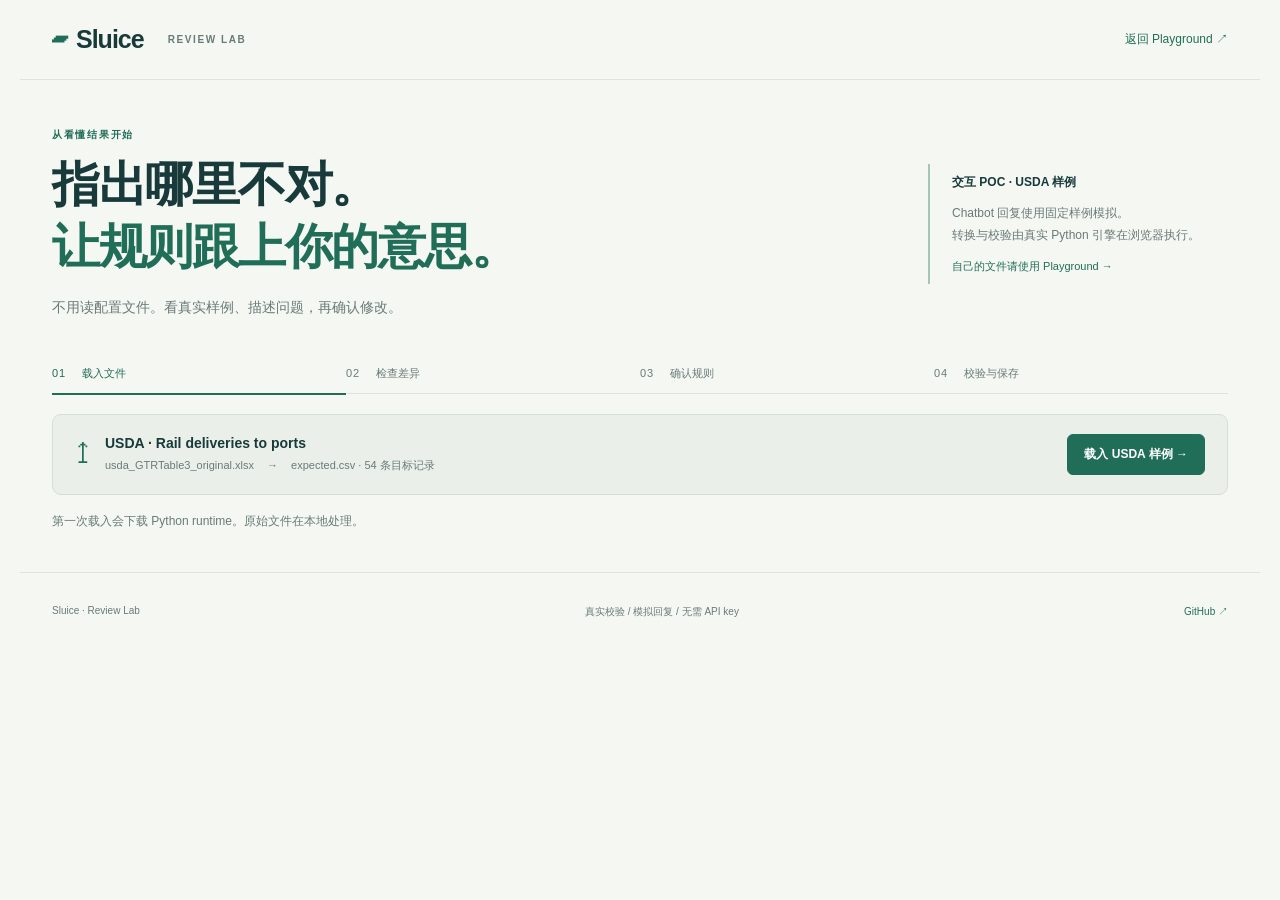
==== sites/playground/review.html @ 9b7b2a91 "Add guided USDA review proof of concept" ====
<!doctype html>
<html lang="zh-CN">
<head>
  <meta charset="utf-8"><meta name="viewport" content="width=device-width,initial-scale=1">
  <title>Sluice — 看结果，改规则</title>
  <meta name="description" content="Sluice 交互原型：用数据样例检查转换，确认业务规则，重新校验。">
  <link rel="stylesheet" href="review.css"><script type="module" src="review.js"></script>
</head>
<body>
  <header class="nav"><a class="brand" href="./"><span class="mark">▰</span> Sluice <span class="tag">REVIEW LAB</span></a><a href="./">返回 Playground ↗</a></header>
  <main>
    <section class="hero"><div><p class="eyebrow">从看懂结果开始</p><h1>指出哪里不对。<br><span>让规则跟上你的意思。</span></h1><p class="intro">不用读配置文件。看真实样例、描述问题，再确认修改。</p></div><aside class="prototype"><strong>交互 POC · USDA 样例</strong><p>Chatbot 回复使用固定样例模拟。<br>转换与校验由真实 Python 引擎在浏览器执行。</p><a href="./">自己的文件请使用 Playground →</a></aside></section>
    <ol class="steps"><li class="active">01 <span>载入文件</span></li><li>02 <span>检查差异</span></li><li>03 <span>确认规则</span></li><li>04 <span>校验与保存</span></li></ol>
    <section class="file-bar"><div><span class="file-icon">↥</span><div><strong>USDA · Rail deliveries to ports</strong><p>usda_GTRTable3_original.xlsx <span>→</span> expected.csv · 54 条目标记录</p></div></div><button id="load" class="primary">载入 USDA 样例 →</button></section>
    <div id="status" role="status" aria-live="polite">第一次载入会下载 Python runtime。原始文件在本地处理。</div>
    <section id="workspace" hidden>
      <div class="section-heading"><div><p class="eyebrow">结果比配置更容易理解</p><h2 id="headline">检查转换结果</h2></div><span id="runtime-badge" class="badge">本地 Python</span></div>
      <div class="metrics"><div><span>目标记录</span><strong id="total">54</strong></div><div><span>已匹配</span><strong id="matched">—</strong></div><div><span>存在差异</span><strong id="different">—</strong></div><div><span>业务确认</span><strong id="decisions">待确认</strong></div></div>
      <div class="workbench">
        <section class="card evidence"><div class="card-heading"><div><h3>哪里不一样？</h3><p>按来源位置对应样例，点击差异补充反馈。</p></div><span class="tiny">展示代表性差异</span></div><div id="filters" class="filters" aria-label="差异字段"></div><div class="table-wrap"><table><thead><tr><th>来源位置</th><th>输出字段</th><th>当前结果</th><th>期望结果</th><th><span class="sr-only">选择</span></th></tr></thead><tbody id="diff-rows"></tbody></table></div><div id="selected-evidence" class="selection" hidden></div><div id="passed-note" class="pass-note" hidden>所有 54 条记录与 expected 一致。请继续确认规则符合你的业务含义。</div><p class="footnote">匹配基于完整 expected 的所有字段、记录及重复次数。通过校验不代表业务含义已被证明。</p><details><summary>查看转换后的样例</summary><div id="output-preview" class="table-wrap"></div></details></section>
        <aside class="card feedback"><p class="eyebrow">用自己的话说明</p><h3>这个结果应该怎么改？</h3><p class="help">选择一条差异，或直接说明你的业务规则。</p><label for="feedback">你的反馈</label><textarea id="feedback" rows="5" placeholder="例如：美国港口和 Mexico 的日期来自不同的表格，不能混用。"></textarea><button id="example-feedback" class="text-button">填入 USDA 示例反馈</button><button id="suggest" class="primary wide">打包反馈，查看模拟建议 →</button><p class="help small">此 POC 将你的反馈加入 prompt，再展示预置的 USDA 修正建议。尚未连接 chatbot，不会理解任意自然语言。</p><details><summary>查看将分享给 chatbot 的内容</summary><textarea id="prompt" rows="7" readonly aria-label="反馈 prompt"></textarea><button id="copy-prompt" class="secondary" disabled>复制 prompt</button><p class="small help">包含来源事实、字段样例、当前规则和差异；复制后才由你决定是否分享。</p></details></aside>
      </div>
      <section id="proposal" class="card proposal" hidden><div class="card-heading"><div><p class="eyebrow">模拟 CHATBOT 建议 · 尚未应用</p><h2>先看修改会影响什么。</h2><p>每项都是完整字段规则。未选中的规则保持原样。</p></div><button id="apply" class="primary">应用所选建议，再校验 →</button></div><div id="proposal-cards" class="proposal-grid"></div></section>
      <section class="card manual"><div class="manual-intro"><p class="eyebrow">一项业务确认</p><h2>比较行的 reporting year 指哪一年？</h2><p>“Last 4 weeks as % of 2021” 里的 2021 是比较基准。报告发布于 2022 年。请选择输出字段的含义。</p></div><div><fieldset id="year-options"><legend class="sr-only">Reporting year 业务含义</legend><label class="choice"><input type="radio" name="year" value="report"><span><strong>记录所属的报告年份</strong><small>本期与比较行用 2022；2021 YTD / Total 2021 等历史行保留历史年。</small></span></label><label class="choice"><input type="radio" name="year" value="label"><span><strong>直接取标签中的年份</strong><small>比较行里出现 2021，就输出 2021。校验可能仍有差异。</small></span></label><label class="choice"><input type="radio" name="year" value="unknown"><span><strong>我还不确定</strong><small>保留为待补充，停止最终导出。</small></span></label></fieldset><button id="confirm-year" class="secondary" disabled>保存这个选择，再校验</button><p id="year-notice" class="help" aria-live="polite"></p></div></section>
      <section class="card finish"><div><h2 id="finish-title">规则值得保留，结果需要检查。</h2><p id="cache-note">Config 会保存在本标签页的 session 中；重新载入样例会恢复规则并重新校验。</p></div><div class="finish-actions"><label class="approval"><input id="approved" type="checkbox">我已检查样例和业务规则</label><button id="export-result" class="primary" disabled>导出结果 CSV ↓</button><button id="export-config" class="secondary">保存转换规则 ↓</button></div></section>
      <details class="advanced"><summary>Advanced · 查看配置 / 粘贴真实 chatbot 回复</summary><p>原型的主要流程无需编辑 JSON。这里保留完整配置和现有回复解析能力。</p><textarea id="reply" rows="5" placeholder="粘贴 chatbot 返回的 JSON" aria-label="Chatbot JSON 回复"></textarea><button id="parse-reply" class="secondary">解析回复并重新校验</button><pre id="config-view"></pre></details>
      <div class="reset-row"><button id="reset" class="text-button">清除此样例的 session 规则，从头体验</button><span>仅清除本 POC 的样例配置</span></div>
    </section>
  </main><footer><span>Sluice · Review Lab</span><span>真实校验 / 模拟回复 / 无需 API key</span><a href="https://github.com/zodsapple/sluice">GitHub ↗</a></footer>
</body></html>
---- sites/playground/review.css ----
:root{font-family:Inter,"Segoe UI","Microsoft YaHei",sans-serif;color:#183a3b;background:#f5f7f3;font-size:14px;--muted:#697b78;--line:#dce4dd;--green:#216e58;--blue:#1269a0}*{box-sizing:border-box}[hidden]{display:none!important}body{margin:0}a{color:var(--green);text-decoration:none}a:hover{text-decoration:underline}button,input,textarea{font:inherit}button{cursor:pointer}button:disabled{opacity:.45;cursor:not-allowed}button,a,input,textarea,summary{outline-offset:4px}button:focus-visible,a:focus-visible,input:focus-visible,textarea:focus-visible,summary:focus-visible{outline:3px solid #75b6d2}button{border-radius:6px;padding:11px 16px;font-size:12px;font-weight:650;min-height:40px}.primary{color:white;background:var(--green);border:1px solid var(--green)}.primary:hover:not(:disabled){background:#175641}.secondary{color:#183a3b;background:white;border:1px solid #b8ccc2}.text-button{border:0;background:transparent;color:var(--green);padding-left:0}.wide{width:100%;margin-top:14px}.nav,main,footer{max-width:1240px;margin:auto}.nav{padding:0 32px;height:80px;border-bottom:1px solid var(--line);display:flex;align-items:center;justify-content:space-between}.nav>a:last-child{font-size:12px}.brand{font-size:25px;letter-spacing:-1px;font-weight:750;color:#183a3b;display:flex;align-items:center;gap:10px}.mark{color:var(--green);font-size:30px}.tag{font-size:10px;color:var(--muted);letter-spacing:1.6px;margin-left:14px}main{padding:0 32px}.hero{display:flex;gap:40px;justify-content:space-between;align-items:center;padding:48px 0 34px}.eyebrow{font-size:10px;letter-spacing:1.7px;color:var(--green);font-weight:700;margin:0 0 12px}h1{font-size:clamp(30px,4vw,48px);letter-spacing:-1.5px;line-height:1.3;margin:0 0 16px;font-weight:650}h1 span{color:var(--green)}.intro{color:var(--muted);line-height:1.8;margin:0}.prototype{width:300px;flex-shrink:0;border-left:2px solid #a5c5b5;padding:10px 0 10px 22px;font-size:12px}.prototype p{color:var(--muted);line-height:1.8}.prototype a{font-size:11px}.steps{list-style:none;padding:0;display:grid;grid-template-columns:repeat(4,1fr);margin:0 0 20px;border-bottom:1px solid var(--line)}.steps li{padding:12px 0;color:var(--muted);font-size:11px;letter-spacing:1px}.steps span{letter-spacing:0;margin-left:12px}.steps .active{color:var(--green);box-shadow:0 2px var(--green)}.file-bar{display:flex;justify-content:space-between;align-items:center;gap:16px;background:#eaf0e9;border:1px solid #d4e0d3;padding:19px 22px;border-radius:9px}.file-bar>div{display:flex;align-items:center;gap:16px}.file-icon{font-size:28px;color:var(--green)}.file-bar strong{font-size:14px}.file-bar p{color:var(--muted);font-size:11px;margin:7px 0 0;overflow-wrap:anywhere}.file-bar p span{margin:0 10px}#status{font-size:12px;line-height:1.7;color:var(--muted);padding:16px 0;min-height:52px}#status.error{color:#a14432}#status.busy:before{content:"● ";color:var(--green)}.section-heading{display:flex;justify-content:space-between;align-items:center;margin:12px 0 20px}h2{font-size:21px;line-height:1.5;font-weight:650;margin:0;letter-spacing:-.5px}h3{font-size:16px;margin:0 0 8px}.badge{font-size:10px;border:1px solid #c5d8ca;background:#eff6ef;color:var(--green);padding:7px 10px;border-radius:20px}.metrics{display:grid;grid-template-columns:repeat(4,1fr);border-top:1px solid var(--line);border-bottom:1px solid var(--line);padding:20px 0;margin-bottom:24px}.metrics>div{border-right:1px solid var(--line);padding:0 28px}.metrics>div:first-child{padding-left:0}.metrics>div:last-child{border:0}.metrics span{display:block;color:var(--muted);font-size:11px;margin-bottom:8px}.metrics strong{font:29px "Segoe UI",sans-serif;color:var(--green)}#different{color:#a75b29}#decisions{font-size:20px}.workbench{display:grid;grid-template-columns:minmax(0,1fr) 310px;gap:20px}.card{border:1px solid var(--line);background:white;border-radius:10px;padding:23px;box-shadow:0 3px 14px #203f3903}.evidence{padding:23px 0}.card-heading{display:flex;align-items:center;justify-content:space-between;gap:20px;margin-bottom:19px}.evidence .card-heading,.evidence>.filters,.evidence>.footnote,.evidence>details{margin-left:23px;margin-right:23px}.card-heading p,.help{font-size:12px;color:var(--muted);line-height:1.8;margin:6px 0}.tiny{font-size:10px;color:var(--muted);white-space:nowrap}.filters{display:flex;gap:8px;flex-wrap:wrap;margin-bottom:16px}.filters button{font-size:11px;padding:6px 10px;min-height:30px;border:1px solid var(--line);background:#fafcf9;color:var(--muted)}.filters button.active{background:#edf5ee;border-color:#a9c5b0;color:var(--green)}.table-wrap{overflow:auto}table{border-collapse:collapse;width:100%;font-size:11px;text-align:left;white-space:nowrap}th{background:#f8faf7;font-weight:600;color:var(--muted);padding:11px 16px;border-top:1px solid var(--line);border-bottom:1px solid var(--line)}td{padding:13px 16px;border-bottom:1px solid #edf0eb;max-width:280px;overflow:hidden;text-overflow:ellipsis}td.actual{color:#aa5530;background:#fffbf5}td.expected{color:var(--green);background:#f8fcf7}.row-select{padding:5px 8px;min-height:27px;font-size:10px;border:1px solid #c9d9cd;background:white;color:var(--green)}.chosen td{border-bottom-color:#91b6a1}.selection{margin:16px 23px 0;padding:12px;background:#eef5ee;border-radius:6px;font-size:11px;line-height:1.8}.footnote{font-size:10px;line-height:1.8;color:var(--muted);margin-top:16px}.feedback>label{display:block;font-size:11px;margin:19px 0 8px}textarea{width:100%;padding:12px;border:1px solid #d6e2d7;border-radius:6px;background:#fbfcfa;color:#183a3b;font-size:12px;line-height:1.8;resize:vertical}.small{font-size:10px}details{margin-top:16px;font-size:11px}summary{cursor:pointer;color:var(--green);padding:8px 0}details textarea{margin:10px 0}details pre{font:11px/1.7 Consolas,monospace;white-space:pre-wrap;overflow-wrap:anywhere;max-height:350px;overflow:auto;background:#f7f9f5;padding:16px}.proposal{margin-top:22px;background:#f9fcf8}.proposal-grid{display:grid;grid-template-columns:repeat(3,minmax(0,1fr));gap:12px}.proposal-item{border:1px solid #d4e2d4;border-radius:7px;background:white;padding:18px}.proposal-item label{display:flex;gap:9px;align-items:center;font-size:13px;font-weight:600}.proposal-item p{font-size:12px;color:var(--muted);line-height:1.8}.scope{font-size:10px;color:var(--green);padding-top:12px;border-top:1px solid var(--line)}.before-after{display:flex;align-items:center;gap:10px;font-size:11px;flex-wrap:wrap}.before-after del{color:#aa5530}.before-after strong{color:var(--green)}input[type=checkbox],input[type=radio]{accent-color:var(--green);width:15px;height:15px;flex-shrink:0}.manual{display:grid;grid-template-columns:1fr 1.25fr;gap:35px;margin-top:22px}.manual-intro p:last-child{color:var(--muted);font-size:12px;line-height:1.9;max-width:400px}.choice{display:flex;gap:10px;padding:13px;border:1px solid var(--line);border-radius:6px;margin-bottom:9px;cursor:pointer}.choice:has(input:checked){background:#f0f6ee;border-color:#96b89e}.choice strong{display:block;font-size:12px;font-weight:600}.choice small{display:block;font-size:11px;line-height:1.8;color:var(--muted);margin-top:5px}.choice input{margin-top:2px}fieldset{border:0;padding:0;margin:0}.finish{display:flex;align-items:center;justify-content:space-between;gap:30px;margin-top:22px}.finish h2{font-size:17px}.finish p{color:var(--muted);font-size:11px;line-height:1.8;max-width:500px}.finish-actions{display:flex;flex-wrap:wrap;justify-content:flex-end;gap:12px;max-width:370px}.approval{display:flex;align-items:center;gap:8px;font-size:11px;color:var(--muted);width:100%;justify-content:flex-end}.advanced{border-top:1px solid var(--line);padding-top:15px;margin-top:22px}.advanced>p{color:var(--muted);line-height:1.8}.reset-row{display:flex;align-items:center;justify-content:space-between;margin-top:16px;color:var(--muted);font-size:10px}.pass-note{padding:25px;color:var(--green);font-size:13px;line-height:1.8}.empty-row{color:var(--muted);padding:22px}.sr-only{position:absolute;width:1px;height:1px;overflow:hidden;clip:rect(0,0,0,0)}footer{padding:32px;display:flex;justify-content:space-between;gap:15px;color:var(--muted);font-size:10px;margin-top:25px;border-top:1px solid var(--line)}@media(max-width:950px){.workbench{grid-template-columns:1fr}.feedback{display:grid;grid-template-columns:1fr}.prototype{width:240px}.proposal-grid{grid-template-columns:1fr}.manual{grid-template-columns:1fr;gap:16px}.finish{align-items:flex-start;flex-direction:column}.finish-actions{justify-content:flex-start;max-width:none}.approval{justify-content:flex-start}.tiny{display:none}}@media(max-width:620px){.nav,main,footer{padding-left:18px;padding-right:18px}.hero{display:block;padding-top:32px}.prototype{margin-top:24px;width:auto}.file-bar{align-items:flex-start;flex-direction:column}.file-bar>button{width:100%}.steps li{font-size:9px}.steps span{margin-left:4px}.metrics>div{padding:0 12px}.metrics strong{font-size:24px}#decisions{font-size:16px}.card{padding:18px}.evidence{padding-left:0;padding-right:0}.card-heading{align-items:flex-start;flex-direction:column}.proposal .card-heading>button{width:100%}.reset-row{align-items:flex-start;flex-direction:column}footer{flex-wrap:wrap}.tag{margin-left:0;font-size:9px}}
body.reviewing .hero{padding:24px 0}body.reviewing h1{font-size:26px;letter-spacing:-.5px;margin-bottom:8px}body.reviewing h1 br{display:none}body.reviewing .hero .eyebrow{margin-bottom:8px}body.reviewing .intro{font-size:12px}body.reviewing .prototype p{font-size:10px;line-height:1.5;margin:7px 0}@media(max-width:620px){body.reviewing h1{font-size:22px}body.reviewing .prototype{margin-top:16px}.metrics strong{font-size:20px}}
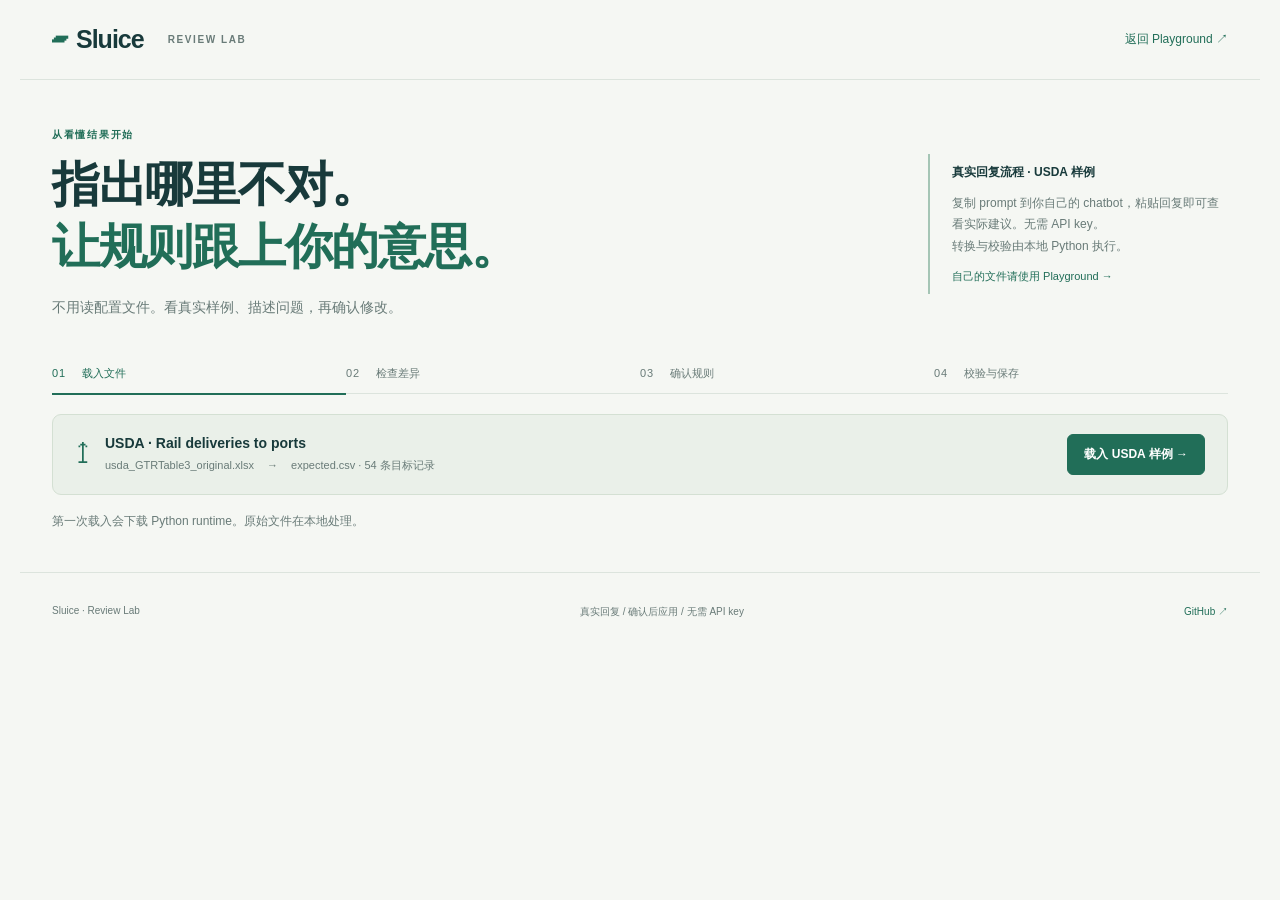
==== commit 534db784: "Review actual chatbot replies before applying configuration changes" ====
--- a/sites/playground/review.html
+++ b/sites/playground/review.html
@@ -9,7 +9,7 @@
 <body>
   <header class="nav"><a class="brand" href="./"><span class="mark">▰</span> Sluice <span class="tag">REVIEW LAB</span></a><a href="./">返回 Playground ↗</a></header>
   <main>
-    <section class="hero"><div><p class="eyebrow">从看懂结果开始</p><h1>指出哪里不对。<br><span>让规则跟上你的意思。</span></h1><p class="intro">不用读配置文件。看真实样例、描述问题，再确认修改。</p></div><aside class="prototype"><strong>交互 POC · USDA 样例</strong><p>Chatbot 回复使用固定样例模拟。<br>转换与校验由真实 Python 引擎在浏览器执行。</p><a href="./">自己的文件请使用 Playground →</a></aside></section>
+    <section class="hero"><div><p class="eyebrow">从看懂结果开始</p><h1>指出哪里不对。<br><span>让规则跟上你的意思。</span></h1><p class="intro">不用读配置文件。看真实样例、描述问题，再确认修改。</p></div><aside class="prototype"><strong>真实回复流程 · USDA 样例</strong><p>复制 prompt 到你自己的 chatbot，粘贴回复即可查看实际建议。无需 API key。<br>转换与校验由本地 Python 执行。</p><a href="./">自己的文件请使用 Playground →</a></aside></section>
     <ol class="steps"><li class="active">01 <span>载入文件</span></li><li>02 <span>检查差异</span></li><li>03 <span>确认规则</span></li><li>04 <span>校验与保存</span></li></ol>
     <section class="file-bar"><div><span class="file-icon">↥</span><div><strong>USDA · Rail deliveries to ports</strong><p>usda_GTRTable3_original.xlsx <span>→</span> expected.csv · 54 条目标记录</p></div></div><button id="load" class="primary">载入 USDA 样例 →</button></section>
     <div id="status" role="status" aria-live="polite">第一次载入会下载 Python runtime。原始文件在本地处理。</div>
@@ -18,13 +18,14 @@
       <div class="metrics"><div><span>目标记录</span><strong id="total">54</strong></div><div><span>已匹配</span><strong id="matched">—</strong></div><div><span>存在差异</span><strong id="different">—</strong></div><div><span>业务确认</span><strong id="decisions">待确认</strong></div></div>
       <div class="workbench">
         <section class="card evidence"><div class="card-heading"><div><h3>哪里不一样？</h3><p>按来源位置对应样例，点击差异补充反馈。</p></div><span class="tiny">展示代表性差异</span></div><div id="filters" class="filters" aria-label="差异字段"></div><div class="table-wrap"><table><thead><tr><th>来源位置</th><th>输出字段</th><th>当前结果</th><th>期望结果</th><th><span class="sr-only">选择</span></th></tr></thead><tbody id="diff-rows"></tbody></table></div><div id="selected-evidence" class="selection" hidden></div><div id="passed-note" class="pass-note" hidden>所有 54 条记录与 expected 一致。请继续确认规则符合你的业务含义。</div><p class="footnote">匹配基于完整 expected 的所有字段、记录及重复次数。通过校验不代表业务含义已被证明。</p><details><summary>查看转换后的样例</summary><div id="output-preview" class="table-wrap"></div></details></section>
-        <aside class="card feedback"><p class="eyebrow">用自己的话说明</p><h3>这个结果应该怎么改？</h3><p class="help">选择一条差异，或直接说明你的业务规则。</p><label for="feedback">你的反馈</label><textarea id="feedback" rows="5" placeholder="例如：美国港口和 Mexico 的日期来自不同的表格，不能混用。"></textarea><button id="example-feedback" class="text-button">填入 USDA 示例反馈</button><button id="suggest" class="primary wide">打包反馈，查看模拟建议 →</button><p class="help small">此 POC 将你的反馈加入 prompt，再展示预置的 USDA 修正建议。尚未连接 chatbot，不会理解任意自然语言。</p><details><summary>查看将分享给 chatbot 的内容</summary><textarea id="prompt" rows="7" readonly aria-label="反馈 prompt"></textarea><button id="copy-prompt" class="secondary" disabled>复制 prompt</button><p class="small help">包含来源事实、字段样例、当前规则和差异；复制后才由你决定是否分享。</p></details></aside>
+        <aside class="card feedback"><p class="eyebrow">用自己的话说明</p><h3>这个结果应该怎么改？</h3><p class="help">选择一条差异，或直接说明你的业务规则。</p><label for="feedback">你的反馈</label><textarea id="feedback" rows="5" maxlength="4000" placeholder="例如：美国港口和 Mexico 的日期来自不同的表格，不能混用。"></textarea><button id="example-feedback" class="text-button">填入 USDA 示例反馈</button><button id="suggest" class="primary wide">生成并复制 prompt →</button><p class="help small">包含来源事实、字段样例、当前规则、差异和你的反馈。你粘贴到 chatbot 时才会分享这些信息。</p><details id="prompt-details"><summary>查看将分享给 chatbot 的内容</summary><textarea id="prompt" rows="7" readonly aria-label="反馈 prompt"></textarea><button id="copy-prompt" class="secondary" disabled>再次复制 prompt</button></details></aside>
       </div>
-      <section id="proposal" class="card proposal" hidden><div class="card-heading"><div><p class="eyebrow">模拟 CHATBOT 建议 · 尚未应用</p><h2>先看修改会影响什么。</h2><p>每项都是完整字段规则。未选中的规则保持原样。</p></div><button id="apply" class="primary">应用所选建议，再校验 →</button></div><div id="proposal-cards" class="proposal-grid"></div></section>
-      <section class="card manual"><div class="manual-intro"><p class="eyebrow">一项业务确认</p><h2>比较行的 reporting year 指哪一年？</h2><p>“Last 4 weeks as % of 2021” 里的 2021 是比较基准。报告发布于 2022 年。请选择输出字段的含义。</p></div><div><fieldset id="year-options"><legend class="sr-only">Reporting year 业务含义</legend><label class="choice"><input type="radio" name="year" value="report"><span><strong>记录所属的报告年份</strong><small>本期与比较行用 2022；2021 YTD / Total 2021 等历史行保留历史年。</small></span></label><label class="choice"><input type="radio" name="year" value="label"><span><strong>直接取标签中的年份</strong><small>比较行里出现 2021，就输出 2021。校验可能仍有差异。</small></span></label><label class="choice"><input type="radio" name="year" value="unknown"><span><strong>我还不确定</strong><small>保留为待补充，停止最终导出。</small></span></label></fieldset><button id="confirm-year" class="secondary" disabled>保存这个选择，再校验</button><p id="year-notice" class="help" aria-live="polite"></p></div></section>
+      <section id="exchange" class="card exchange" hidden><div><p class="eyebrow">复制 → 询问 → 粘贴</p><h2>把 chatbot 的完整回复放回来。</h2><p class="help">1. 将已复制的 prompt 粘贴到 ChatGPT、Gemini 或你使用的 chatbot。<br>2. 复制它的完整回复，粘贴到右侧；无需阅读或编辑回复结构。<br>3. 点击查看建议，确认前不会修改你的规则。</p><button id="fix-reply" class="secondary" hidden>复制回复修正提示</button></div><div><label for="reply">Chatbot 的完整回复</label><textarea id="reply" rows="4" maxlength="1048576" placeholder="在这里粘贴完整回复，无需修改格式。"></textarea><button id="parse-reply" class="primary wide" disabled>读取回复，查看实际建议 →</button><p id="reply-notice" class="help" role="status" aria-live="polite"></p></div></section>
+      <section id="proposal" class="card proposal" hidden><div class="card-heading"><div><p class="eyebrow">来自你粘贴的回复 · 尚未应用</p><h2>先看修改会影响什么。</h2><p id="proposal-summary"></p></div><div class="proposal-actions"><button id="apply" class="primary">确认这组修改并重新校验 →</button><button id="discard" class="text-button">放弃这组建议</button></div></div><p id="proposal-impact" class="trial-impact"></p><div id="proposal-cards" class="proposal-grid"></div><p id="proposal-notices" class="help"></p></section>
+      <section id="open-decisions" class="card open-decisions" hidden><p class="eyebrow">需要你补充业务信息</p><h2>这些内容还不能确定。</h2><p id="question-list"></p><p class="help">在上面的反馈框说明正确的来源或取值，再生成 prompt，让 chatbot 补充这部分规则。不确定项解决前，最终导出保持关闭。</p></section>
       <section class="card finish"><div><h2 id="finish-title">规则值得保留，结果需要检查。</h2><p id="cache-note">Config 会保存在本标签页的 session 中；重新载入样例会恢复规则并重新校验。</p></div><div class="finish-actions"><label class="approval"><input id="approved" type="checkbox">我已检查样例和业务规则</label><button id="export-result" class="primary" disabled>导出结果 CSV ↓</button><button id="export-config" class="secondary">保存转换规则 ↓</button></div></section>
-      <details class="advanced"><summary>Advanced · 查看配置 / 粘贴真实 chatbot 回复</summary><p>原型的主要流程无需编辑 JSON。这里保留完整配置和现有回复解析能力。</p><textarea id="reply" rows="5" placeholder="粘贴 chatbot 返回的 JSON" aria-label="Chatbot JSON 回复"></textarea><button id="parse-reply" class="secondary">解析回复并重新校验</button><pre id="config-view"></pre></details>
+      <details class="advanced"><summary>Advanced · 查看当前配置</summary><p>主要流程无需查看或编辑配置。这里仅展示已经应用的规则。</p><pre id="config-view"></pre></details>
       <div class="reset-row"><button id="reset" class="text-button">清除此样例的 session 规则，从头体验</button><span>仅清除本 POC 的样例配置</span></div>
     </section>
-  </main><footer><span>Sluice · Review Lab</span><span>真实校验 / 模拟回复 / 无需 API key</span><a href="https://github.com/zodsapple/sluice">GitHub ↗</a></footer>
+  </main><footer><span>Sluice · Review Lab</span><span>真实回复 / 确认后应用 / 无需 API key</span><a href="https://github.com/zodsapple/sluice">GitHub ↗</a></footer>
 </body></html>
--- a/sites/playground/review.css
+++ b/sites/playground/review.css
@@ -1,2 +1,3 @@
 :root{font-family:Inter,"Segoe UI","Microsoft YaHei",sans-serif;color:#183a3b;background:#f5f7f3;font-size:14px;--muted:#697b78;--line:#dce4dd;--green:#216e58;--blue:#1269a0}*{box-sizing:border-box}[hidden]{display:none!important}body{margin:0}a{color:var(--green);text-decoration:none}a:hover{text-decoration:underline}button,input,textarea{font:inherit}button{cursor:pointer}button:disabled{opacity:.45;cursor:not-allowed}button,a,input,textarea,summary{outline-offset:4px}button:focus-visible,a:focus-visible,input:focus-visible,textarea:focus-visible,summary:focus-visible{outline:3px solid #75b6d2}button{border-radius:6px;padding:11px 16px;font-size:12px;font-weight:650;min-height:40px}.primary{color:white;background:var(--green);border:1px solid var(--green)}.primary:hover:not(:disabled){background:#175641}.secondary{color:#183a3b;background:white;border:1px solid #b8ccc2}.text-button{border:0;background:transparent;color:var(--green);padding-left:0}.wide{width:100%;margin-top:14px}.nav,main,footer{max-width:1240px;margin:auto}.nav{padding:0 32px;height:80px;border-bottom:1px solid var(--line);display:flex;align-items:center;justify-content:space-between}.nav>a:last-child{font-size:12px}.brand{font-size:25px;letter-spacing:-1px;font-weight:750;color:#183a3b;display:flex;align-items:center;gap:10px}.mark{color:var(--green);font-size:30px}.tag{font-size:10px;color:var(--muted);letter-spacing:1.6px;margin-left:14px}main{padding:0 32px}.hero{display:flex;gap:40px;justify-content:space-between;align-items:center;padding:48px 0 34px}.eyebrow{font-size:10px;letter-spacing:1.7px;color:var(--green);font-weight:700;margin:0 0 12px}h1{font-size:clamp(30px,4vw,48px);letter-spacing:-1.5px;line-height:1.3;margin:0 0 16px;font-weight:650}h1 span{color:var(--green)}.intro{color:var(--muted);line-height:1.8;margin:0}.prototype{width:300px;flex-shrink:0;border-left:2px solid #a5c5b5;padding:10px 0 10px 22px;font-size:12px}.prototype p{color:var(--muted);line-height:1.8}.prototype a{font-size:11px}.steps{list-style:none;padding:0;display:grid;grid-template-columns:repeat(4,1fr);margin:0 0 20px;border-bottom:1px solid var(--line)}.steps li{padding:12px 0;color:var(--muted);font-size:11px;letter-spacing:1px}.steps span{letter-spacing:0;margin-left:12px}.steps .active{color:var(--green);box-shadow:0 2px var(--green)}.file-bar{display:flex;justify-content:space-between;align-items:center;gap:16px;background:#eaf0e9;border:1px solid #d4e0d3;padding:19px 22px;border-radius:9px}.file-bar>div{display:flex;align-items:center;gap:16px}.file-icon{font-size:28px;color:var(--green)}.file-bar strong{font-size:14px}.file-bar p{color:var(--muted);font-size:11px;margin:7px 0 0;overflow-wrap:anywhere}.file-bar p span{margin:0 10px}#status{font-size:12px;line-height:1.7;color:var(--muted);padding:16px 0;min-height:52px}#status.error{color:#a14432}#status.busy:before{content:"● ";color:var(--green)}.section-heading{display:flex;justify-content:space-between;align-items:center;margin:12px 0 20px}h2{font-size:21px;line-height:1.5;font-weight:650;margin:0;letter-spacing:-.5px}h3{font-size:16px;margin:0 0 8px}.badge{font-size:10px;border:1px solid #c5d8ca;background:#eff6ef;color:var(--green);padding:7px 10px;border-radius:20px}.metrics{display:grid;grid-template-columns:repeat(4,1fr);border-top:1px solid var(--line);border-bottom:1px solid var(--line);padding:20px 0;margin-bottom:24px}.metrics>div{border-right:1px solid var(--line);padding:0 28px}.metrics>div:first-child{padding-left:0}.metrics>div:last-child{border:0}.metrics span{display:block;color:var(--muted);font-size:11px;margin-bottom:8px}.metrics strong{font:29px "Segoe UI",sans-serif;color:var(--green)}#different{color:#a75b29}#decisions{font-size:20px}.workbench{display:grid;grid-template-columns:minmax(0,1fr) 310px;gap:20px}.card{border:1px solid var(--line);background:white;border-radius:10px;padding:23px;box-shadow:0 3px 14px #203f3903}.evidence{padding:23px 0}.card-heading{display:flex;align-items:center;justify-content:space-between;gap:20px;margin-bottom:19px}.evidence .card-heading,.evidence>.filters,.evidence>.footnote,.evidence>details{margin-left:23px;margin-right:23px}.card-heading p,.help{font-size:12px;color:var(--muted);line-height:1.8;margin:6px 0}.tiny{font-size:10px;color:var(--muted);white-space:nowrap}.filters{display:flex;gap:8px;flex-wrap:wrap;margin-bottom:16px}.filters button{font-size:11px;padding:6px 10px;min-height:30px;border:1px solid var(--line);background:#fafcf9;color:var(--muted)}.filters button.active{background:#edf5ee;border-color:#a9c5b0;color:var(--green)}.table-wrap{overflow:auto}table{border-collapse:collapse;width:100%;font-size:11px;text-align:left;white-space:nowrap}th{background:#f8faf7;font-weight:600;color:var(--muted);padding:11px 16px;border-top:1px solid var(--line);border-bottom:1px solid var(--line)}td{padding:13px 16px;border-bottom:1px solid #edf0eb;max-width:280px;overflow:hidden;text-overflow:ellipsis}td.actual{color:#aa5530;background:#fffbf5}td.expected{color:var(--green);background:#f8fcf7}.row-select{padding:5px 8px;min-height:27px;font-size:10px;border:1px solid #c9d9cd;background:white;color:var(--green)}.chosen td{border-bottom-color:#91b6a1}.selection{margin:16px 23px 0;padding:12px;background:#eef5ee;border-radius:6px;font-size:11px;line-height:1.8}.footnote{font-size:10px;line-height:1.8;color:var(--muted);margin-top:16px}.feedback>label{display:block;font-size:11px;margin:19px 0 8px}textarea{width:100%;padding:12px;border:1px solid #d6e2d7;border-radius:6px;background:#fbfcfa;color:#183a3b;font-size:12px;line-height:1.8;resize:vertical}.small{font-size:10px}details{margin-top:16px;font-size:11px}summary{cursor:pointer;color:var(--green);padding:8px 0}details textarea{margin:10px 0}details pre{font:11px/1.7 Consolas,monospace;white-space:pre-wrap;overflow-wrap:anywhere;max-height:350px;overflow:auto;background:#f7f9f5;padding:16px}.proposal{margin-top:22px;background:#f9fcf8}.proposal-grid{display:grid;grid-template-columns:repeat(3,minmax(0,1fr));gap:12px}.proposal-item{border:1px solid #d4e2d4;border-radius:7px;background:white;padding:18px}.proposal-item label{display:flex;gap:9px;align-items:center;font-size:13px;font-weight:600}.proposal-item p{font-size:12px;color:var(--muted);line-height:1.8}.scope{font-size:10px;color:var(--green);padding-top:12px;border-top:1px solid var(--line)}.before-after{display:flex;align-items:center;gap:10px;font-size:11px;flex-wrap:wrap}.before-after del{color:#aa5530}.before-after strong{color:var(--green)}input[type=checkbox],input[type=radio]{accent-color:var(--green);width:15px;height:15px;flex-shrink:0}.manual{display:grid;grid-template-columns:1fr 1.25fr;gap:35px;margin-top:22px}.manual-intro p:last-child{color:var(--muted);font-size:12px;line-height:1.9;max-width:400px}.choice{display:flex;gap:10px;padding:13px;border:1px solid var(--line);border-radius:6px;margin-bottom:9px;cursor:pointer}.choice:has(input:checked){background:#f0f6ee;border-color:#96b89e}.choice strong{display:block;font-size:12px;font-weight:600}.choice small{display:block;font-size:11px;line-height:1.8;color:var(--muted);margin-top:5px}.choice input{margin-top:2px}fieldset{border:0;padding:0;margin:0}.finish{display:flex;align-items:center;justify-content:space-between;gap:30px;margin-top:22px}.finish h2{font-size:17px}.finish p{color:var(--muted);font-size:11px;line-height:1.8;max-width:500px}.finish-actions{display:flex;flex-wrap:wrap;justify-content:flex-end;gap:12px;max-width:370px}.approval{display:flex;align-items:center;gap:8px;font-size:11px;color:var(--muted);width:100%;justify-content:flex-end}.advanced{border-top:1px solid var(--line);padding-top:15px;margin-top:22px}.advanced>p{color:var(--muted);line-height:1.8}.reset-row{display:flex;align-items:center;justify-content:space-between;margin-top:16px;color:var(--muted);font-size:10px}.pass-note{padding:25px;color:var(--green);font-size:13px;line-height:1.8}.empty-row{color:var(--muted);padding:22px}.sr-only{position:absolute;width:1px;height:1px;overflow:hidden;clip:rect(0,0,0,0)}footer{padding:32px;display:flex;justify-content:space-between;gap:15px;color:var(--muted);font-size:10px;margin-top:25px;border-top:1px solid var(--line)}@media(max-width:950px){.workbench{grid-template-columns:1fr}.feedback{display:grid;grid-template-columns:1fr}.prototype{width:240px}.proposal-grid{grid-template-columns:1fr}.manual{grid-template-columns:1fr;gap:16px}.finish{align-items:flex-start;flex-direction:column}.finish-actions{justify-content:flex-start;max-width:none}.approval{justify-content:flex-start}.tiny{display:none}}@media(max-width:620px){.nav,main,footer{padding-left:18px;padding-right:18px}.hero{display:block;padding-top:32px}.prototype{margin-top:24px;width:auto}.file-bar{align-items:flex-start;flex-direction:column}.file-bar>button{width:100%}.steps li{font-size:9px}.steps span{margin-left:4px}.metrics>div{padding:0 12px}.metrics strong{font-size:24px}#decisions{font-size:16px}.card{padding:18px}.evidence{padding-left:0;padding-right:0}.card-heading{align-items:flex-start;flex-direction:column}.proposal .card-heading>button{width:100%}.reset-row{align-items:flex-start;flex-direction:column}footer{flex-wrap:wrap}.tag{margin-left:0;font-size:9px}}
 body.reviewing .hero{padding:24px 0}body.reviewing h1{font-size:26px;letter-spacing:-.5px;margin-bottom:8px}body.reviewing h1 br{display:none}body.reviewing .hero .eyebrow{margin-bottom:8px}body.reviewing .intro{font-size:12px}body.reviewing .prototype p{font-size:10px;line-height:1.5;margin:7px 0}@media(max-width:620px){body.reviewing h1{font-size:22px}body.reviewing .prototype{margin-top:16px}.metrics strong{font-size:20px}}
+.exchange{display:grid;grid-template-columns:1fr 1.25fr;gap:35px;margin-top:22px}.exchange label{display:block;font-size:12px;margin-bottom:9px}.exchange .help{line-height:2}.proposal-actions{display:flex;flex-direction:column;gap:6px;align-items:flex-end}.proposal-grid{grid-template-columns:repeat(2,minmax(0,1fr))}.trial-impact{padding:14px 17px;background:#edf5ed;border:1px solid #cee0cf;border-radius:6px;font-size:12px;line-height:1.9;margin:0 0 18px}.binding-summary{padding-left:18px;font-size:12px;color:var(--muted);line-height:1.9;overflow-wrap:anywhere}.binding-summary li+li{margin-top:8px}.summary-label{font-size:10px;color:var(--green)}.change-example{padding:10px 0;border-top:1px solid var(--line)}.change-example>span{display:block;color:var(--muted);font-size:10px;margin-bottom:8px}.deferred{color:#a75b29!important}.open-decisions{margin-top:20px;background:#fffaf2}.open-decisions>p{font-size:12px;line-height:1.8}.record-example{white-space:normal!important;max-width:none;line-height:1.8}#proposal-notices{white-space:pre-wrap;font-size:11px;overflow-wrap:anywhere}#decisions{font-size:17px}@media(max-width:950px){.exchange,.proposal-grid{grid-template-columns:1fr}.proposal-actions{align-items:flex-start}}
